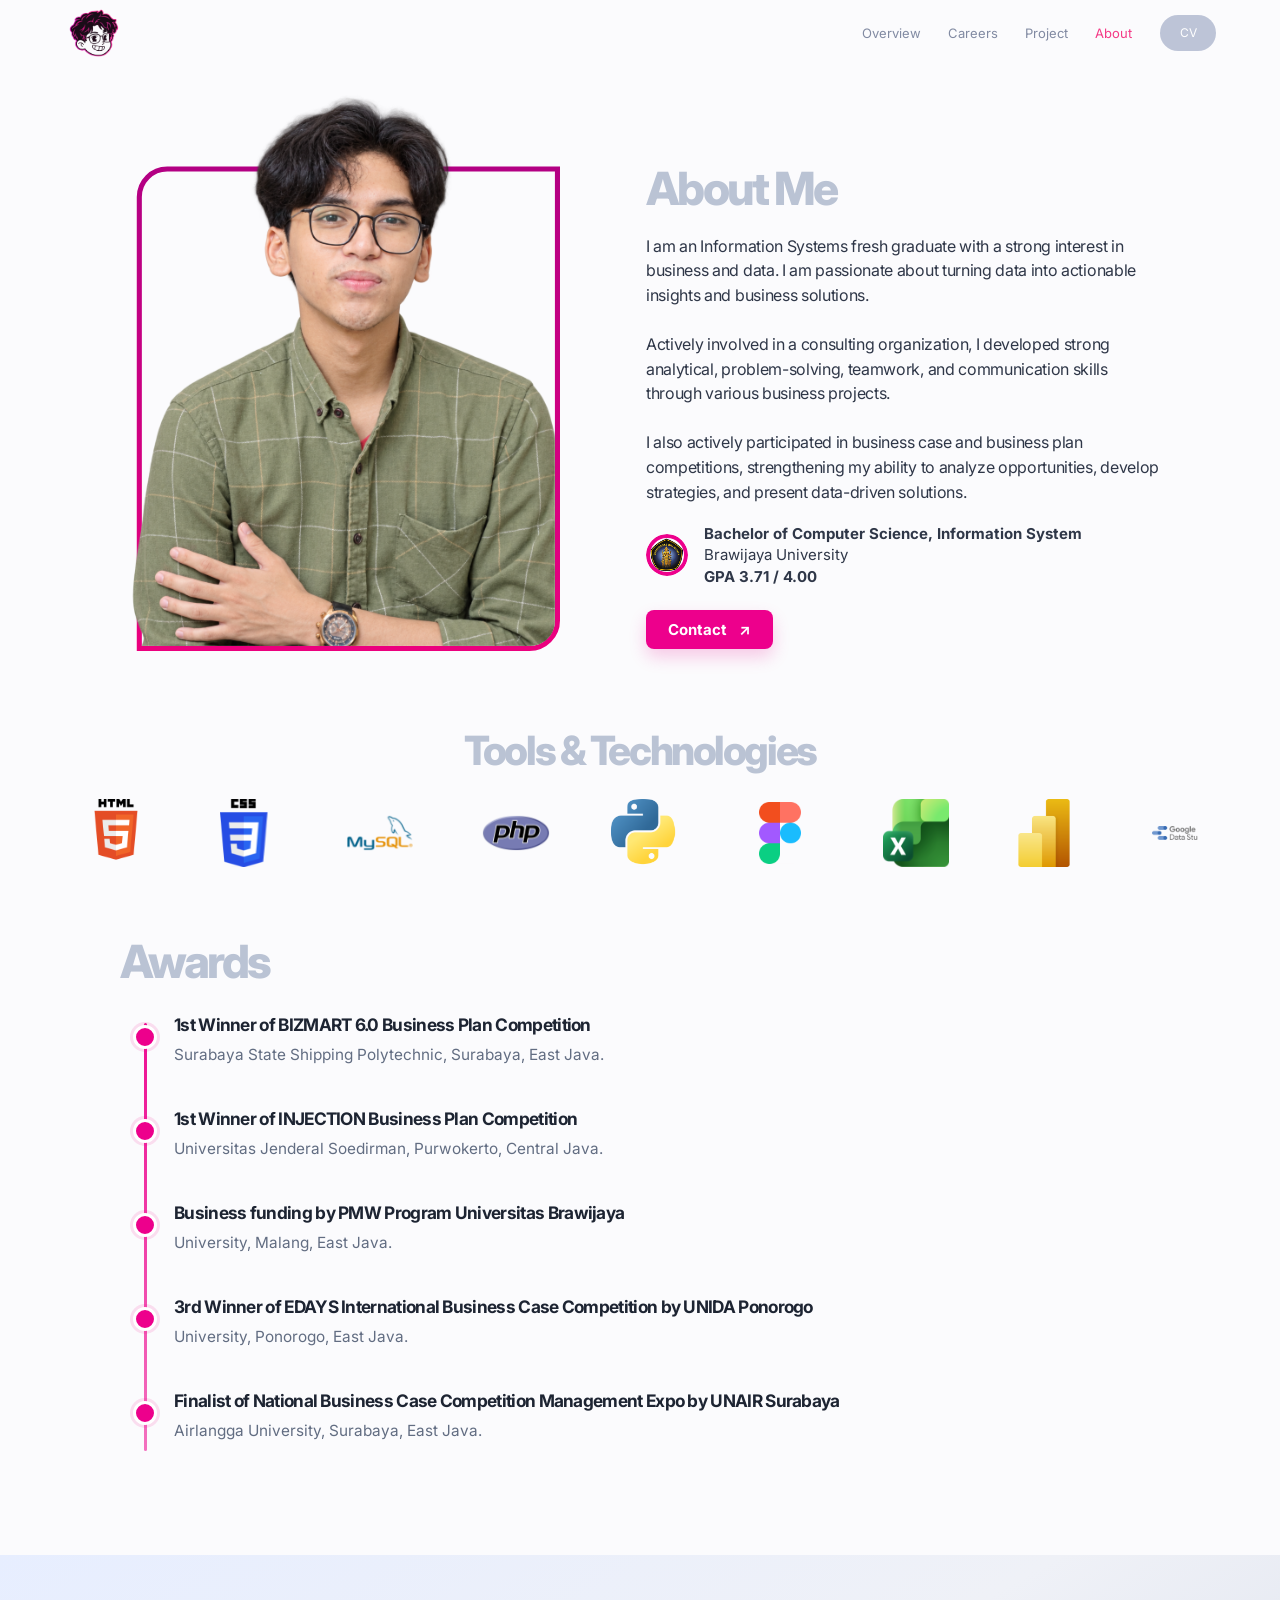
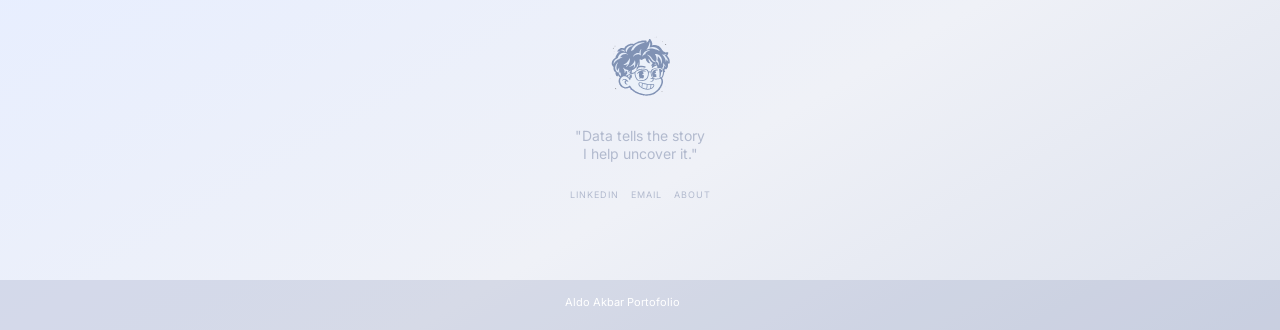
==== html/about.html @ 2884b037 "Initial portfolio commit" ====
<!doctype html>
<html lang="en">
  <head>
    <meta charset="utf-8" />
    <meta name="viewport" content="width=device-width, initial-scale=1" />
    <meta name="description" content="About Aldo Pratama" />
    <title>About</title>
    <link rel="icon" type="image/png" href="../assets/img/brand/logo%20icon%20aldo.png" />
    <link rel="preconnect" href="https://fonts.googleapis.com" />
    <link rel="preconnect" href="https://fonts.gstatic.com" crossorigin />
    <link href="https://fonts.googleapis.com/css2?family=Inter:wght@400;500;600;700;800&amp;display=swap" rel="stylesheet" />
    <link rel="stylesheet" href="../css/about.css" />
    <style>footer.career-footer{display:block}</style>
  </head>
  <body>
    <header class="nav">
      <a class="brand" href="../index.html#top" aria-label="Back to overview"><img src="../assets/img/brand/logo%20icon%20aldo%20outline%20warna_no_bg.png" alt="Logo Aldo" /></a>
      <nav class="nav-links" aria-label="Primary navigation"><a href="../index.html">Overview</a><a href="./careers.html">Careers</a><a href="./project.html">Project</a><a href="./about.html" aria-current="page">About</a></nav>
      <a class="nav-contact" href="mailto:hello@yourname.com">CV </a>
    </header>
    <main class="about-page">
      <section class="intro" aria-labelledby="about-title">
        <div class="portrait-wrap"><img src="../assets/img/asset-about/Group%2073.svg" alt="Portrait of Aldo" class="portrait" /></div>
        <div class="intro-copy">
          <h1 id="about-title">About Me</h1>
          <p>I am an Information Systems fresh graduate with a strong interest in business and data. I am passionate about turning data into actionable insights and business solutions.</p>
          <p>Actively involved in a consulting organization, I developed strong analytical, problem-solving, teamwork, and communication skills through various business projects.</p>
          <p>I also actively participated in business case and business plan competitions, strengthening my ability to analyze opportunities, develop strategies, and present data-driven solutions.</p>
          <div class="profile-row"><span class="profile-mark" aria-hidden="true"><img src="../assets/img/asset-about/image%2014.png" alt="Brawijaya University logo" /></span><p><strong>Bachelor of Computer Science, Information System</strong><br />Brawijaya University<br /><b>GPA 3.71 / 4.00</b></p></div>
          <a class="contact-button" href="mailto:hello@yourname.com">Contact <span aria-hidden="true">↗</span></a>
        </div>
      </section>
      <section class="tools-section" aria-labelledby="tools-title">
        <h2 id="tools-title">Tools &amp; Technologies</h2>
        <div class="marquee" aria-label="Tools and technologies"><div class="marquee-track">
          <div class="tool-set">
            <img src="../assets/img/asset-about/image%2022.svg" alt="Tool and technology" /><img src="../assets/img/asset-about/image%2023.svg" alt="Tool and technology" /><img src="../assets/img/asset-about/image%2024.svg" alt="Tool and technology" /><img src="../assets/img/asset-about/image%2025.svg" alt="Tool and technology" /><img src="../assets/img/asset-about/image%2026.svg" alt="Tool and technology" /><img src="../assets/img/asset-about/image%2027.svg" alt="Tool and technology" /><img src="../assets/img/asset-about/image%2028.svg" alt="Tool and technology" /><img src="../assets/img/asset-about/image%2029.svg" alt="Tool and technology" /><img src="../assets/img/asset-about/image%2030.svg" alt="Tool and technology" /><img src="../assets/img/asset-about/image%2031.svg" alt="Tool and technology" /><img src="../assets/img/asset-about/image%2032.svg" alt="Tool and technology" /><img src="../assets/img/asset-about/image%2033.svg" alt="Tool and technology" />
          </div>
          <div class="tool-set" aria-hidden="true">
            <img src="../assets/img/asset-about/image%2022.svg" alt="" /><img src="../assets/img/asset-about/image%2023.svg" alt="" /><img src="../assets/img/asset-about/image%2024.svg" alt="" /><img src="../assets/img/asset-about/image%2025.svg" alt="" /><img src="../assets/img/asset-about/image%2026.svg" alt="" /><img src="../assets/img/asset-about/image%2027.svg" alt="" /><img src="../assets/img/asset-about/image%2028.svg" alt="" /><img src="../assets/img/asset-about/image%2029.svg" alt="" /><img src="../assets/img/asset-about/image%2030.svg" alt="" /><img src="../assets/img/asset-about/image%2031.svg" alt="" /><img src="../assets/img/asset-about/image%2032.svg" alt="" /><img src="../assets/img/asset-about/image%2033.svg" alt="" />
          </div>
        </div></div>
      </section>
      <section class="awards" aria-labelledby="awards-title">
        <h2 id="awards-title">Awards</h2>
        <ol class="timeline">
          <li><time>2023</time><div><h3>1st Winner of BIZMART 6.0 Business Plan Competition</h3><p>Surabaya State Shipping Polytechnic, Surabaya, East Java.</p></div><span class="plus" aria-hidden="true">+</span></li>
          <li><time>2024</time><div><h3>1st Winner of INJECTION Business Plan Competition</h3><p>Universitas Jenderal Soedirman, Purwokerto, Central Java.</p></div><span class="plus" aria-hidden="true">+</span></li>
          <li><time>2024</time><div><h3>Business funding by PMW Program Universitas Brawijaya</h3><p>University, Malang, East Java.</p></div><span class="plus" aria-hidden="true">+</span></li>
          <li><time>2024</time><div><h3>3rd Winner of EDAYS International Business Case Competition by UNIDA Ponorogo</h3><p>University, Ponorogo, East Java.</p></div><span class="plus" aria-hidden="true">+</span></li>
          <li><time>2023</time><div><h3>Finalist of National Business Case Competition Management Expo by UNAIR Surabaya</h3><p>Airlangga University, Surabaya, East Java.</p></div><span class="plus" aria-hidden="true">+</span></li>
        </ol>
      </section>
    </main>
    <footer class="career-footer">
      <div class="career-footer__content"><img src="../assets/img/brand/aldo-bnw.svg" width="62" alt="aldo-bnw" /><p>"Data tells the story<br />I help uncover it."</p><nav aria-label="Footer navigation"><a href="https://www.linkedin.com/in/aldorakbar/">LinkedIn</a><a href="mailto:aldoakbar666@gmail.com">Email</a><a href="./about.html">About</a></nav></div>
      <div class="career-footer__bottom"><div><span>Aldo Akbar Portofolio</span></div>
    </footer>
    <script>
      const nav = document.querySelector('.nav');
      const updateNavigation = () => nav.classList.toggle('scrolled', window.scrollY > 24);
      window.addEventListener('scroll', updateNavigation, { passive: true });
      updateNavigation();
    </script>
  </body>
</html>
---- css/about.css ----
:root { --pink:#ed008c; --ink:#101016; --muted:#aab8d4; --page:#fbfbfd; }
* { box-sizing:border-box; }
html { scroll-behavior:smooth; }
body { margin:0; background:var(--page); color:var(--ink); font-family:Inter,Arial,sans-serif; }
.nav { position:fixed; z-index:10; top:0; left:0; display:flex; align-items:center; justify-content:space-between; width:100%; height:66px; padding:0 max(24px,5vw); border-bottom:1px solid transparent; color:#818aa2; transition:background .35s,border-color .35s,box-shadow .35s,backdrop-filter .35s; }
.nav.scrolled { border-bottom-color:rgba(255,255,255,.8); background:rgba(255,255,255,.62); box-shadow:0 9px 28px rgba(76,88,120,.11); -webkit-backdrop-filter:blur(18px) saturate(145%); backdrop-filter:blur(18px) saturate(145%); }
.brand { display:flex; flex:0 0 60px; align-items:center; justify-content:center; width:60px; height:60px; line-height:0; }
.brand img { display:block; width:60px; height:auto; }
.nav-links { display:flex; align-items:center; gap:27px; margin-left:auto; margin-right:28px; }
.nav-links a { color:#818aa2; font-size:13px; text-decoration:none; transition:color .2s; }
.nav-links a:hover,.nav-links a[aria-current="page"] { color:#f43a86; }
.nav-contact { display:inline-flex; align-items:center; justify-content:center; gap:5px; width:56px; height:36px; border-radius:99px; background:#bdc4d7; color:#fff; font-size:12px; text-decoration:none; transition:background .2s,transform .2s; }
.nav-contact:hover { background:#f43a86; transform:scale(1.03); }
.about-page { width:min(100%,1180px); margin:0 auto; padding:72px 32px 90px; overflow:hidden; }
.intro { display:grid; grid-template-columns: minmax(380px, 470px) minmax(380px, 1fr); align-items:center; gap:56px; max-width:1040px; margin:0 auto 80px; }
.portrait-wrap { width:min(100%,430px); justify-self:start; margin-left:10px; margin-top:20px; background:transparent; }
.portrait { display:block; width:100%; height:auto; border:none; border-radius:0; background:transparent; box-shadow:none; filter:none; }
.intro-copy { max-width:560px; margin-top:92px; }
.intro-copy h1,.tools-section h2,.awards h2 { margin:0; color:#bac3d4; font-family:"Nunito", Inter, Arial, sans-serif; font-size:clamp(2.2rem, 1.7vw + 1.5rem, 3.2rem); line-height:1; font-weight:800; letter-spacing:-.06em; }
.intro-copy h1 { margin-bottom:22px; }
.intro-copy > p { max-width:560px; margin:0 0 24px; font-size:16px; line-height:1.55; letter-spacing:-.02em; color:#2f3748; }
.intro-copy > p:last-of-type { margin-bottom:18px; }
.profile-row { display:flex; align-items:center; gap:16px; margin-top:10px; }
.profile-mark { position:relative; display:flex; align-items:center; justify-content:center; flex:0 0 42px; width:42px; height:42px; border-radius:50%; overflow:hidden; background:transparent; box-shadow:none; }
.profile-mark img { display:block; width:100%; height:100%; object-fit:cover; border:4px solid var(--pink); border-radius:50%; background:#fff; }
.profile-row p { margin:0; font-size:15px; line-height:1.45; color:#2f3748; }
.contact-button { display:inline-flex; align-items:center; gap:12px; margin-top:22px; padding:10px 22px; border-radius:8px; background:var(--pink); color:#fff; font-size:15px; font-weight:700; text-decoration:none; box-shadow:0 8px 17px rgba(237,0,140,.2); transition:transform .2s,box-shadow .2s; }
.contact-button:hover { transform:translateY(-2px); box-shadow:0 12px 22px rgba(237,0,140,.28); }
.tools-section { margin-bottom:72px; }
.tools-section h2 { text-align:center; font-size:clamp(2.1rem, 1.4vw + 1.4rem, 2.9rem); }
.marquee { width:100%; margin:28px 0 0; overflow:hidden; }
.marquee-track { display:flex; width:max-content; animation:tools-scroll 28s linear infinite; will-change:transform; }
.marquee:hover .marquee-track { animation-play-state:paused; }
.tool-set { display:flex; flex:0 0 auto; align-items:center; gap:60px; padding-right:60px; }
.tool-set img { display:block; width:68px; height:68px; object-fit:contain; }
.tool-set img:nth-child(3n) { width:84px; height:62px; }
@keyframes tools-scroll { from { transform:translateX(-50%); } to { transform:translateX(0); } }
.awards { max-width:1040px; margin:0 auto; }
.awards h2 { margin-bottom:28px; }
.timeline { position:relative; display:grid; gap:18px; margin:0; padding:0 0 0 26px; list-style:none; }
.timeline::before { content:""; position:absolute; top:10px; bottom:14px; left:24px; width:3px; background:linear-gradient(180deg, rgba(237,0,140,.95), rgba(237,0,140,.55)); border-radius:999px; }
.timeline li { position:relative; display:grid; grid-template-columns:1fr; align-items:start; min-height:76px; padding-left:16px; }
.timeline li::before { content:""; position:absolute; left:-13px; top:12px; width:18px; height:18px; border:3px solid #fff; border-radius:50%; background:var(--pink); box-shadow:0 0 0 3px rgba(237,0,140,.12); }
.timeline time { display:none; }
.timeline h3 { max-width:760px; margin:0 0 6px; padding-left:12px; font-size:1.08rem; line-height:1.38; letter-spacing:-.04em; color:#1d2432; }
.timeline p { margin:0; padding-left:12px; font-size:0.96rem; line-height:1.5; color:#626d82; }
.plus { display:none; }
@media (prefers-reduced-motion:reduce) { .marquee-track { animation:none; } }
@media (max-width:900px) { .about-page { padding-top:88px; } .intro { grid-template-columns:minmax(280px,.9fr) minmax(330px,1fr); gap:36px; } .portrait-wrap { width:min(100%,450px); } }
@media (max-width:720px) { .nav { height:56px; padding:0 16px; } .brand { flex-basis:32px; width:32px; height:32px; } .brand img { width:32px; } .nav-links { display:none; } .nav-contact { width:42px; height:30px; font-size:10px; } .about-page { padding:82px 22px 58px; } .intro { grid-template-columns:1fr; gap:38px; margin-bottom:76px; } .portrait-wrap { width:min(100%,390px); justify-self:center; margin-left:0; } .intro-copy > p { font-size:13px; } .marquee { width:calc(100% + 44px); margin:32px -22px 0; } .tool-set { gap:42px; padding-right:42px; } .tools-section { margin-bottom:68px; } .awards h2 { margin-bottom:32px; } .timeline { gap:24px; } .timeline li { grid-template-columns:43px 1fr 19px; column-gap:10px; } .timeline::before { left:24px; } .timeline time { width:30px; height:30px; font-size:7px; } .timeline h3 { font-size:13px; } .timeline p { font-size:9px; } }

.career-footer{position:relative;z-index:2;background:linear-gradient(150deg,#e7eeff,#eff1f7 55%,#dbe0ec 104%);font-family:Inter,Arial,sans-serif}.career-footer__content{display:flex;flex-direction:column;align-items:center;padding:80px 24px}.career-footer__content>img{margin-bottom:30px;opacity:.63}.career-footer__content p{margin:0 0 26px;color:#b2bace;font-size:14px;line-height:18px;text-align:center}.career-footer nav{display:flex;gap:12px}.career-footer nav a{color:#b2bace;font-size:9px;letter-spacing:1px;text-decoration:none;text-transform:uppercase;transition:color .2s}.career-footer nav a:hover{color:#202633}.career-footer__bottom{min-height:50px;padding:15px 24px;background:rgba(146,158,189,.28)}.career-footer__bottom>div{display:flex;align-items:center;justify-content:space-between;width:min(150px,100%);margin:auto}.career-footer__bottom span{color:#fff;font-size:11px}.career-footer__bottom img{display:block}@media(max-width:700px){.career-footer__content{padding:55px 20px}.career-footer nav{gap:9px}.career-footer nav a{font-size:8px}.career-footer__bottom{padding-left:20px;padding-right:20px}}
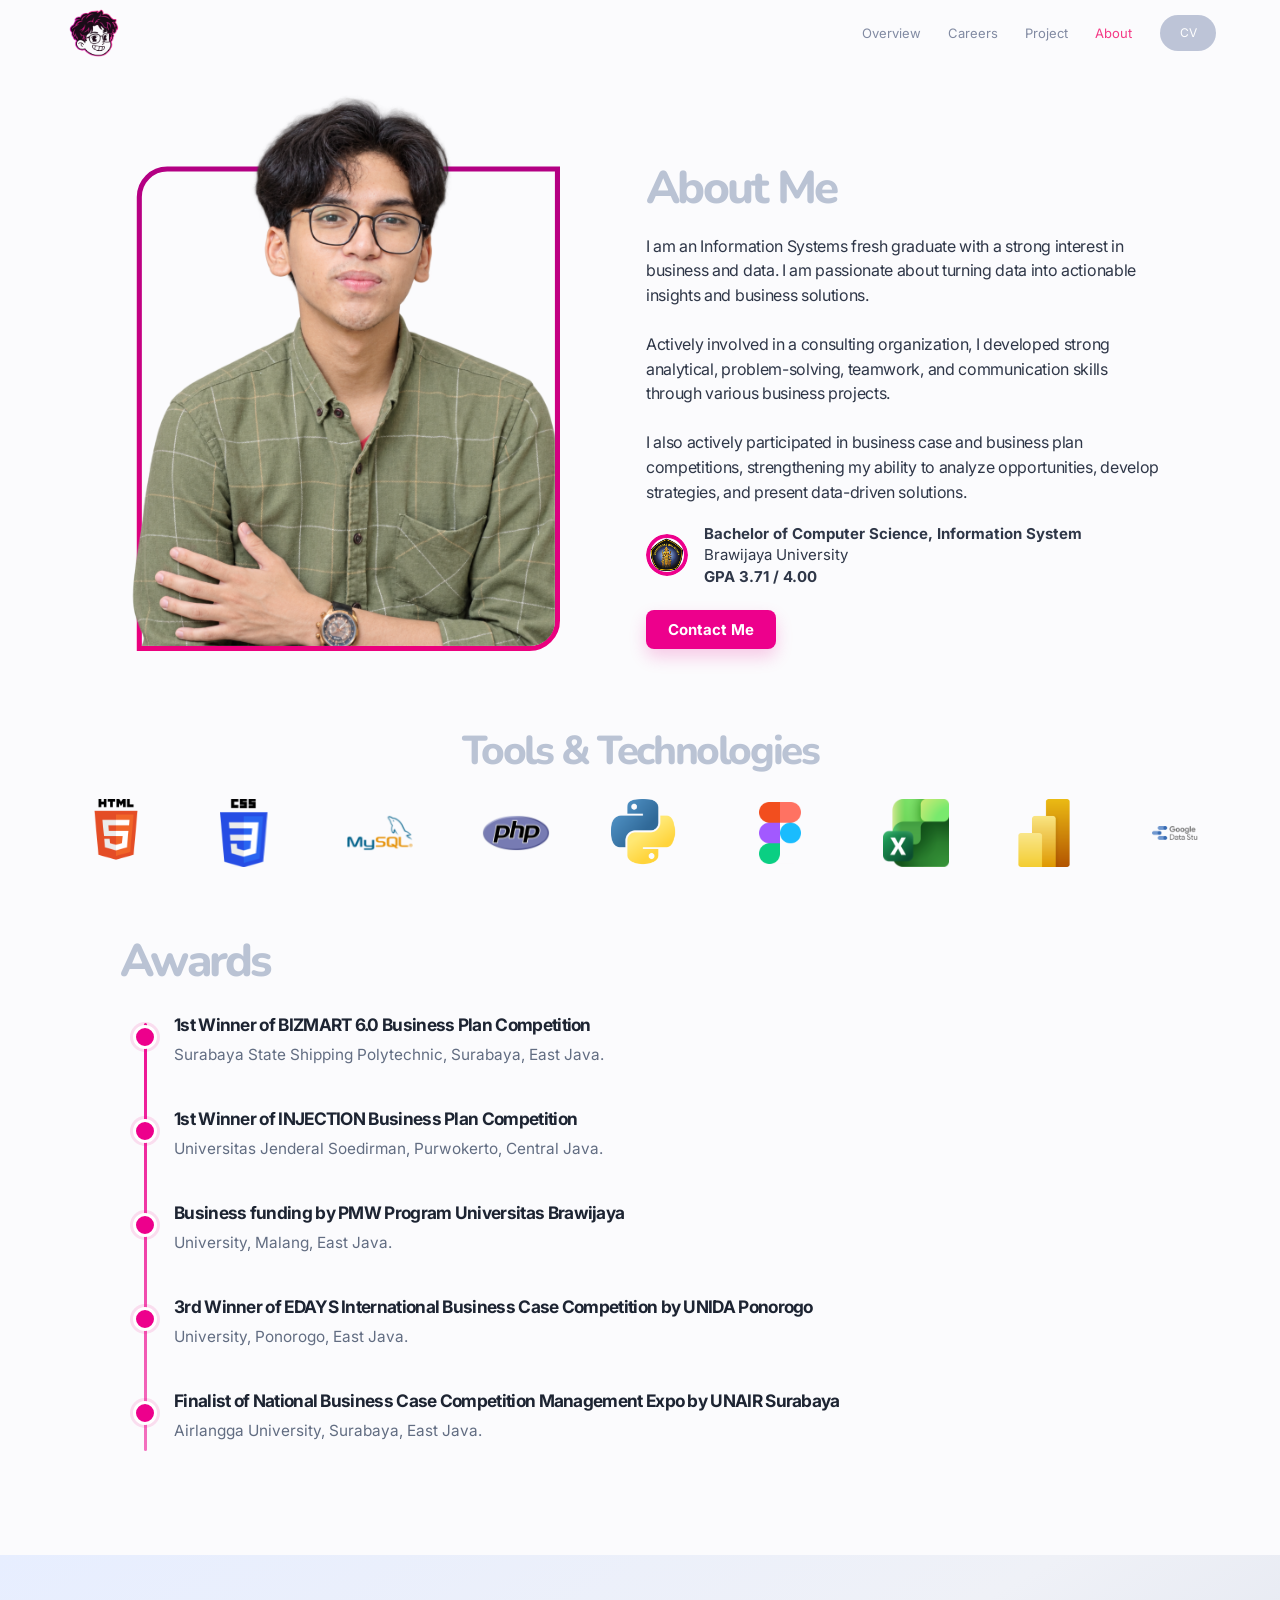
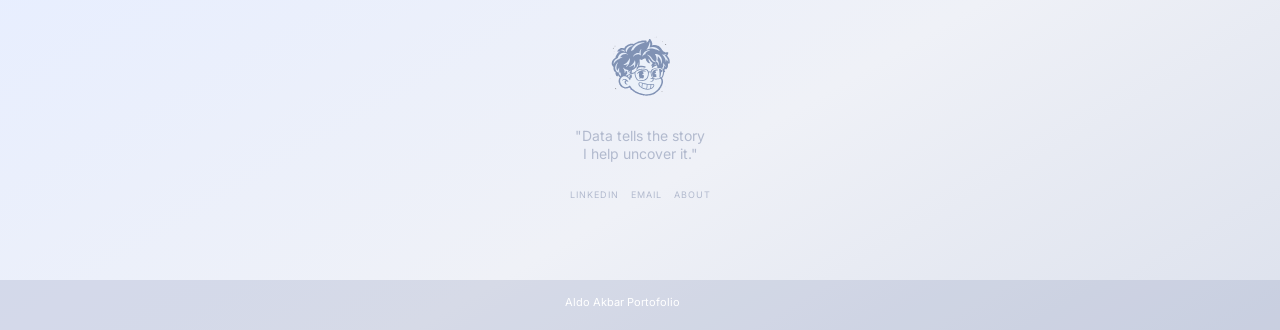
==== commit 2f8ad896: "Update CV links across pages" ====
--- a/html/about.html
+++ b/html/about.html
@@ -8,15 +8,33 @@
     <link rel="icon" type="image/png" href="../assets/img/brand/logo%20icon%20aldo.png" />
     <link rel="preconnect" href="https://fonts.googleapis.com" />
     <link rel="preconnect" href="https://fonts.gstatic.com" crossorigin />
-    <link href="https://fonts.googleapis.com/css2?family=Inter:wght@400;500;600;700;800&amp;display=swap" rel="stylesheet" />
+    <link href="https://fonts.googleapis.com/css2?family=Inter:wght@400;500;600;700;800&amp;family=Nunito:wght@700;800&amp;display=swap" rel="stylesheet" />
     <link rel="stylesheet" href="../css/about.css" />
-    <style>footer.career-footer{display:block}</style>
+    <style>
+      footer.career-footer{display:block}
+      .nav .mobile-menu-toggle{display:none}.mobile-menu{display:none}
+      @media(max-width:700px){.nav{height:56px;padding:0 16px}.brand{flex-basis:32px;width:32px;height:32px}.brand img{width:32px}.nav-links{display:none}.nav-contact{display:none}.nav .mobile-menu-toggle{display:inline-flex;align-items:center;justify-content:center;flex-direction:column;gap:5px;width:28px;height:28px;padding:0;border:0;border-radius:0;background:transparent;cursor:pointer;z-index:20;box-shadow:none}.nav .mobile-menu-toggle span{display:block;width:22px;height:2px;border-radius:99px;background:#f43a86;transition:transform .2s ease,opacity .2s ease}.nav .mobile-menu-toggle.is-open span:nth-child(1){transform:translateY(7px) rotate(45deg)}.nav .mobile-menu-toggle.is-open span:nth-child(2){opacity:0}.nav .mobile-menu-toggle.is-open span:nth-child(3){transform:translateY(-7px) rotate(-45deg)}.mobile-menu{position:fixed;top:66px;left:16px;right:16px;display:block;max-height:0;overflow:hidden;opacity:0;pointer-events:none;border:1px solid rgba(149,160,191,.3);border-radius:18px;background:linear-gradient(180deg,rgba(255,255,255,.96),rgba(244,247,255,.96));backdrop-filter:blur(14px);box-shadow:0 20px 54px rgba(76,88,120,.18);z-index:20;transition:max-height .28s ease,opacity .24s ease,pointer-events .24s ease}.mobile-menu.is-open{max-height:280px;opacity:1;pointer-events:auto}.mobile-menu__nav{display:flex;flex-direction:column;padding:12px}.mobile-menu__nav a{padding:14px 12px;border-radius:12px;color:#41507a;text-decoration:none;font-size:14px;font-weight:700;letter-spacing:-.02em}.mobile-menu__nav a + a{border-top:1px solid rgba(137,152,191,.25)}.mobile-menu__nav a:last-child{margin-top:4px;background:linear-gradient(135deg,#f43a86,#d855a8);color:#fff;box-shadow:0 10px 26px rgba(244,58,134,.24)}}
+    </style>
   </head>
   <body>
     <header class="nav">
       <a class="brand" href="../index.html#top" aria-label="Back to overview"><img src="../assets/img/brand/logo%20icon%20aldo%20outline%20warna_no_bg.png" alt="Logo Aldo" /></a>
       <nav class="nav-links" aria-label="Primary navigation"><a href="../index.html">Overview</a><a href="./careers.html">Careers</a><a href="./project.html">Project</a><a href="./about.html" aria-current="page">About</a></nav>
-      <a class="nav-contact" href="mailto:hello@yourname.com">CV </a>
+      <a class="nav-contact" href="../document/CV_ALDO_RAJENDRA_AKBAR.pdf" target="cv">CV </a>
+      <button class="mobile-menu-toggle" type="button" aria-label="Open menu" aria-expanded="false">
+        <span></span>
+        <span></span>
+        <span></span>
+      </button>
+      <div class="mobile-menu" aria-hidden="true">
+        <nav class="mobile-menu__nav" aria-label="Mobile navigation">
+          <a href="../index.html">Overview</a>
+          <a href="./careers.html">Careers</a>
+          <a href="./project.html">Project</a>
+          <a href="./about.html" aria-current="page">About</a>
+          <a href="../document/CV_ALDO_RAJENDRA_AKBAR.pdf">CV</a>
+        </nav>
+      </div>
     </header>
     <main class="about-page">
       <section class="intro" aria-labelledby="about-title">
@@ -27,7 +45,7 @@
           <p>Actively involved in a consulting organization, I developed strong analytical, problem-solving, teamwork, and communication skills through various business projects.</p>
           <p>I also actively participated in business case and business plan competitions, strengthening my ability to analyze opportunities, develop strategies, and present data-driven solutions.</p>
           <div class="profile-row"><span class="profile-mark" aria-hidden="true"><img src="../assets/img/asset-about/image%2014.png" alt="Brawijaya University logo" /></span><p><strong>Bachelor of Computer Science, Information System</strong><br />Brawijaya University<br /><b>GPA 3.71 / 4.00</b></p></div>
-          <a class="contact-button" href="mailto:hello@yourname.com">Contact <span aria-hidden="true">↗</span></a>
+          <a class="contact-button" href="mailto:hello@yourname.com">Contact  Me</a>
         </div>
       </section>
       <section class="tools-section" aria-labelledby="tools-title">
@@ -54,13 +72,35 @@
     </main>
     <footer class="career-footer">
       <div class="career-footer__content"><img src="../assets/img/brand/aldo-bnw.svg" width="62" alt="aldo-bnw" /><p>"Data tells the story<br />I help uncover it."</p><nav aria-label="Footer navigation"><a href="https://www.linkedin.com/in/aldorakbar/">LinkedIn</a><a href="mailto:aldoakbar666@gmail.com">Email</a><a href="./about.html">About</a></nav></div>
-      <div class="career-footer__bottom"><div><span>Aldo Akbar Portofolio</span></div>
+      <div class="career-footer__bottom"><div><span>Aldo Akbar Portofolio</span></div></div>
     </footer>
     <script>
       const nav = document.querySelector('.nav');
       const updateNavigation = () => nav.classList.toggle('scrolled', window.scrollY > 24);
       window.addEventListener('scroll', updateNavigation, { passive: true });
       updateNavigation();
+
+      const mobileMenuToggle = document.querySelector('.mobile-menu-toggle');
+      const mobileMenu = document.querySelector('.mobile-menu');
+
+      if (mobileMenuToggle && mobileMenu) {
+        mobileMenuToggle.addEventListener('click', () => {
+          const willOpen = !mobileMenuToggle.classList.contains('is-open');
+          mobileMenuToggle.classList.toggle('is-open', willOpen);
+          mobileMenu.classList.toggle('is-open', willOpen);
+          mobileMenuToggle.setAttribute('aria-expanded', String(willOpen));
+          mobileMenu.setAttribute('aria-hidden', String(!willOpen));
+        });
+
+        mobileMenu.querySelectorAll('a').forEach((link) => {
+          link.addEventListener('click', () => {
+            mobileMenuToggle.classList.remove('is-open');
+            mobileMenu.classList.remove('is-open');
+            mobileMenuToggle.setAttribute('aria-expanded', 'false');
+            mobileMenu.setAttribute('aria-hidden', 'true');
+          });
+        });
+      }
     </script>
   </body>
 </html>
--- a/css/about.css
+++ b/css/about.css
@@ -47,6 +47,6 @@
 .plus { display:none; }
 @media (prefers-reduced-motion:reduce) { .marquee-track { animation:none; } }
 @media (max-width:900px) { .about-page { padding-top:88px; } .intro { grid-template-columns:minmax(280px,.9fr) minmax(330px,1fr); gap:36px; } .portrait-wrap { width:min(100%,450px); } }
-@media (max-width:720px) { .nav { height:56px; padding:0 16px; } .brand { flex-basis:32px; width:32px; height:32px; } .brand img { width:32px; } .nav-links { display:none; } .nav-contact { width:42px; height:30px; font-size:10px; } .about-page { padding:82px 22px 58px; } .intro { grid-template-columns:1fr; gap:38px; margin-bottom:76px; } .portrait-wrap { width:min(100%,390px); justify-self:center; margin-left:0; } .intro-copy > p { font-size:13px; } .marquee { width:calc(100% + 44px); margin:32px -22px 0; } .tool-set { gap:42px; padding-right:42px; } .tools-section { margin-bottom:68px; } .awards h2 { margin-bottom:32px; } .timeline { gap:24px; } .timeline li { grid-template-columns:43px 1fr 19px; column-gap:10px; } .timeline::before { left:24px; } .timeline time { width:30px; height:30px; font-size:7px; } .timeline h3 { font-size:13px; } .timeline p { font-size:9px; } }
+@media (max-width:720px) { .nav { height:56px; padding:0 16px; } .brand { flex-basis:32px; width:32px; height:32px; } .brand img { width:32px; } .nav-links { display:none; } .nav-contact { width:42px; height:30px; font-size:10px; } .about-page { padding:82px 22px 58px; } .intro { grid-template-columns:1fr; gap:38px; margin-bottom:76px; } .portrait-wrap { width:min(100%,390px); justify-self:center; margin-left:0; } .intro-copy > p { font-size:13px; } .marquee { width:calc(100% + 44px); margin:32px -22px 0; } .tool-set { gap:42px; padding-right:42px; } .tools-section { margin-bottom:68px; } .awards h2 { margin-bottom:32px; } .timeline { gap:24px; } .timeline li { grid-template-columns:43px minmax(0,1fr); column-gap:10px; } .timeline li > div { grid-column:2; min-width:0; } .timeline::before { left:24px; } .timeline time { width:30px; height:30px; font-size:7px; } .timeline h3 { padding-left:0; font-size:16px; line-height:1.3; } .timeline p { padding-left:0; font-size:13px; line-height:1.45; } }
 
 .career-footer{position:relative;z-index:2;background:linear-gradient(150deg,#e7eeff,#eff1f7 55%,#dbe0ec 104%);font-family:Inter,Arial,sans-serif}.career-footer__content{display:flex;flex-direction:column;align-items:center;padding:80px 24px}.career-footer__content>img{margin-bottom:30px;opacity:.63}.career-footer__content p{margin:0 0 26px;color:#b2bace;font-size:14px;line-height:18px;text-align:center}.career-footer nav{display:flex;gap:12px}.career-footer nav a{color:#b2bace;font-size:9px;letter-spacing:1px;text-decoration:none;text-transform:uppercase;transition:color .2s}.career-footer nav a:hover{color:#202633}.career-footer__bottom{min-height:50px;padding:15px 24px;background:rgba(146,158,189,.28)}.career-footer__bottom>div{display:flex;align-items:center;justify-content:space-between;width:min(150px,100%);margin:auto}.career-footer__bottom span{color:#fff;font-size:11px}.career-footer__bottom img{display:block}@media(max-width:700px){.career-footer__content{padding:55px 20px}.career-footer nav{gap:9px}.career-footer nav a{font-size:8px}.career-footer__bottom{padding-left:20px;padding-right:20px}}
